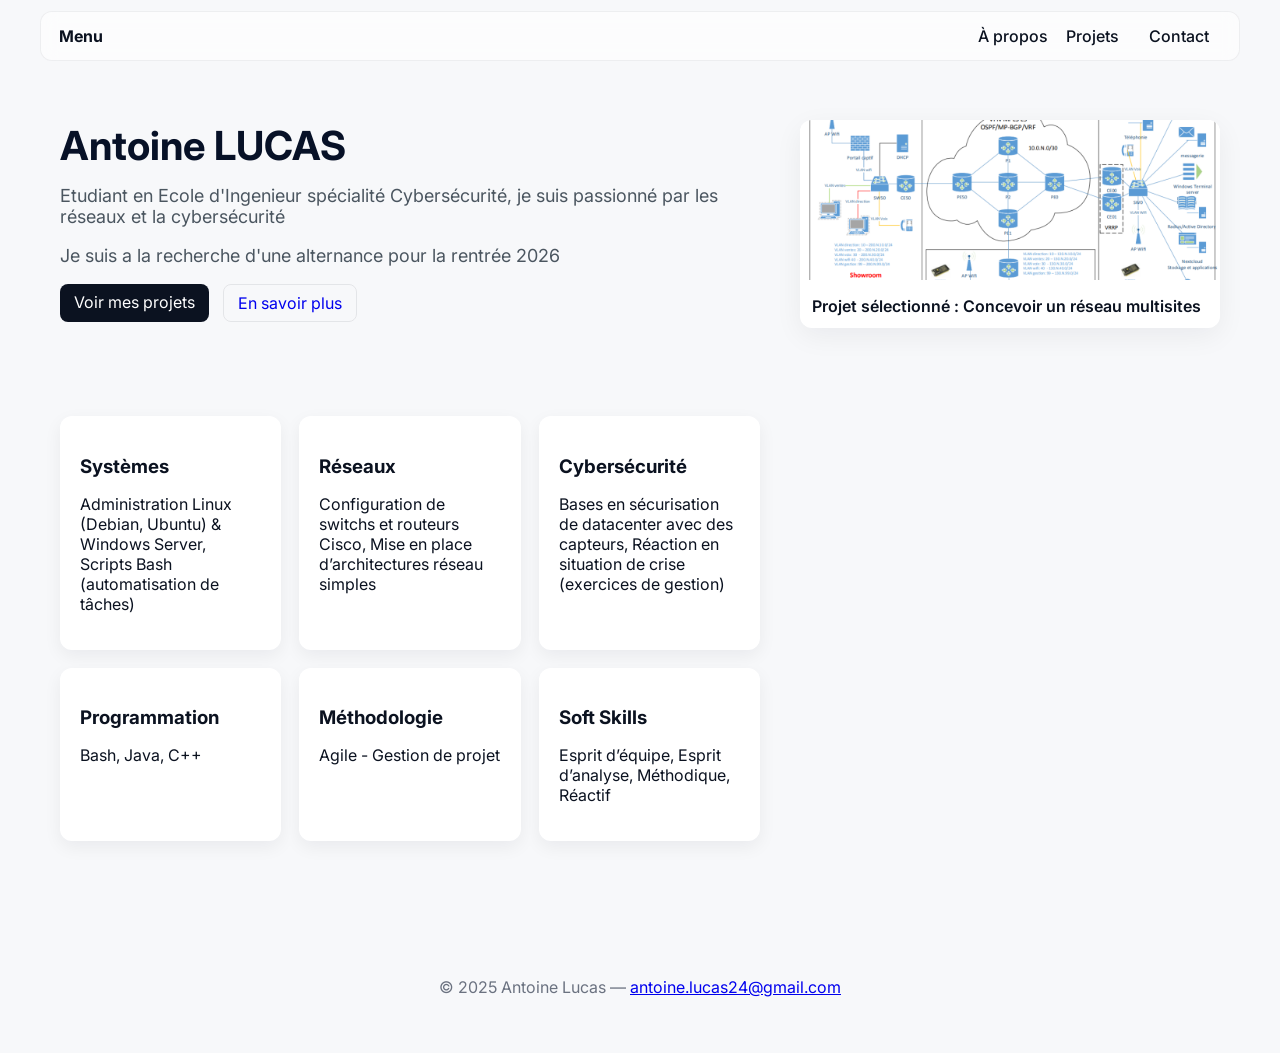
==== index.html @ 5a48b869 "Add files via upload" ====
<!doctype html>
<html lang="fr">
<head>
<meta charset="utf-8">
<meta name="viewport" content="width=device-width,initial-scale=1">
<title>Antoine Lucas — Portfolio</title>
<link rel="stylesheet" href="style.css">
<link href="https://fonts.googleapis.com/css2?family=Inter:wght@300;400;600;800&display=swap" rel="stylesheet">
</head>
<body>
<canvas id="starfield"></canvas>
<nav class="navbar">
<div class="nav-inner">
<a class="brand" href="index.html">Menu</a>
<button class="nav-toggle" aria-label="Ouvrir le menu">☰</button>
<div class="nav-links">
<a href="about.html">À propos</a>
<a href="projets.html">Projets</a>
<a href="contact.html" class="btn small">Contact</a>
</div>
</div>
</nav>

<main class="container">
<section class="hero">
<div class="hero-left">
<h1 class="title">Antoine LUCAS</h1>
<p class="lead">Etudiant en Ecole d'Ingenieur spécialité Cybersécurité, je suis passionné par les réseaux et la cybersécurité</p>
<p class="lead">Je suis a la recherche d'une alternance pour la rentrée 2026</p>
<div class="actions">
<a class="btn primary" href="projets.html">Voir mes projets</a>
<a class="btn ghost" href="about.html">En savoir plus</a>
</div>
</div>

<div class="hero-right">
  <div class="project-card" data-project="featured">
    <img src="Projetselectionne.PNG" alt="Projet sélectionné">
    <div class="card-caption">Projet sélectionné : Concevoir un réseau multisites</div>
  </div>
</div>

<div id="project-modal" class="modal hidden">
  <div class="modal-content">
    <span class="close-modal">&times;</span>
    <img id="modal-img" src="" alt="">
    <h3 id="modal-title"></h3>
    <p id="modal-text"></p>
  </div>
</div>

<section class="intro-grid">
<article class="feature">
<h3>Systèmes</h3>
<p>Administration Linux (Debian, Ubuntu) & Windows Server, Scripts Bash (automatisation de tâches)</p>
</article>
<article class="feature">
<h3>Réseaux</h3>
<p>Configuration de switchs et routeurs Cisco, Mise en place d’architectures réseau simples</p>
</article>
<article class="feature">
<h3>Cybersécurité</h3>
<p>Bases en sécurisation de datacenter avec des capteurs, Réaction en situation de crise (exercices de gestion)</p>
</article>
<article class="feature">
<h3>Programmation</h3>
<p>Bash, Java, C++</p>
</article>
<article class="feature">
<h3>Méthodologie</h3>
<p>Agile - Gestion de projet</p>
</article>
<article class="feature">
<h3>Soft Skills</h3>
<p>Esprit d’équipe, Esprit d’analyse, Méthodique, Réactif</p>
</article>
</section>

</main>

<footer class="site-footer">
<p>© 2025 Antoine Lucas — <a href="mailto:hello@exemple.com">antoine.lucas24@gmail.com</a></p>
</footer>

<script src="assets/script.js"></script>

<script>
const modal = document.getElementById("project-modal");
const modalImg = document.getElementById("modal-img");
const modalTitle = document.getElementById("modal-title");
const modalText = document.getElementById("modal-text");

const projectData = {
  featured: {
  img: "projetselectionne.png",
  title: "SAE 303 : Concevoir un Réseau Multisites",
  text: `Dans le cadre de la SAE 303, notre objectif était de concevoir de A à Z l’infrastructure réseau complète d’une entreprise multisites. 
L’organisation comportait trois implantations : un siège social, un magasin et un showroom. Il fallait donc imaginer, planifier et déployer un réseau capable de relier ces sites de manière cohérente, sécurisée et performante.

Nous avons mis en place le cœur du réseau en utilisant plusieurs technologies avancées : OSPF pour le routage interne, MP-BGP pour le transport multi-sites, VRF pour la segmentation logique ainsi qu'une architecture hiérarchisée assurant la cohérence du réseau.

Chaque site devait également disposer de services essentiels : serveur DNS, serveur DHCP, téléphonie IP, stockage de fichiers, gestion des VLAN et sécurité, ainsi que des mécanismes de redondance pour assurer la continuité des services.

Le projet était ambitieux et devait être réalisé dans un temps restreint, ce qui représentait un véritable défi. Malgré cela, nous avons pu implémenter la quasi-totalité du réseau. Le seul élément non finalisé est le portail captif, qui demandait un temps supplémentaire.

Cette SAE nous a permis de renforcer nos compétences en architecture réseau, en administration système, mais aussi en gestion de projet et travail collaboratif. Une expérience complète, réaliste et très formatrice.`
}

};

document.querySelectorAll(".project-card").forEach(card => {
  card.addEventListener("click", () => {
    const id = card.dataset.project;
    const data = projectData[id];

    modalImg.src = data.img;
    modalTitle.textContent = data.title;
    modalText.innerHTML = data.text.replace(/\n/g, "<br>");

    modal.classList.remove("hidden");
  });
});

document.querySelector(".close-modal").addEventListener("click", () => {
  modal.classList.add("hidden");
});

modal.addEventListener("click", (e) => {
  if (e.target === modal) modal.classList.add("hidden");
});
</script>

</body>
</html>
---- style.css ----
/* Reset + base */
*{box-sizing:border-box}
html,body{height:100%}
body{
font-family: 'Inter', system-ui, -apple-system, 'Segoe UI', Roboto, 'Helvetica Neue', Arial;
margin:0; color:#0b1220; background:#f7f8fa; -webkit-font-smoothing:antialiased;
}


/* Canvas (étoiles) placé derrière tout */
#starfield{position:fixed;inset:0;z-index:-1}


/* NAVBAR (glass + centered inner) */
.navbar{position:fixed;inset:0 0 auto 0;height:72px;display:flex;align-items:center;justify-content:center;padding:12px 20px;z-index:20}
.nav-inner{width:100%;max-width:1200px;display:flex;align-items:center;justify-content:space-between;background:rgba(255,255,255,0.6);backdrop-filter:blur(8px);border-radius:12px;padding:8px 18px;border:1px solid rgba(11,18,32,0.06)}
.brand{font-weight:700;color:#0b1220;text-decoration:none}
.nav-links{display:flex;align-items:center}
.nav-links a{margin-left:18px;text-decoration:none;color:#0b1220;font-weight:500}
.nav-toggle{display:none;background:transparent;border:none;font-size:20px}
.btn{display:inline-block;padding:8px 14px;border-radius:8px;text-decoration:none}
.btn.small{padding:6px 12px}
.btn.primary{background:#0b1220;color:#fff}
.btn.ghost{background:transparent;border:1px solid rgba(11,18,32,0.08)}


/* MAIN container */
.container{max-width:1200px;margin:120px auto 80px;padding:0 20px}


/* HERO */
.hero{display:grid;grid-template-columns:1fr 420px;gap:40px;align-items:center}
.title{font-size:40px;line-height:1.02;margin:0 0 10px;color:#071127}
.lead{color:#4b5660;font-size:18px;margin-bottom:18px}
.actions{display:flex;gap:14px}


/* hero-right card */
.card{width:420px;height:280px;border-radius:12px;background:#fff;box-shadow:0 8px 30px rgba(11,18,32,0.08);overflow:hidden;display:flex;flex-direction:column}
.card img{width:100%;height:100%;object-fit:cover}
.card-caption{padding:12px;font-weight:600}


/* intro grid features */
.intro-grid{display:flex;gap:18px;margin-top:48px;flex-wrap: wrap;}
.feature{flex: 1 1 300px;background:#fff;padding:20px;border-radius:12px;flex:1;box-shadow:0 6px 18px rgba(11,18,32,0.06)}
.feature h3{margin-bottom:8px}


/* projects grid */
.projects-grid{display:grid;grid-template-columns:repeat(auto-fit,minmax(260px,1fr));gap:20px}
.project-card{background:#fff;border-radius:12px;overflow:hidden;box-shadow:0 8px 28px rgba(11,18,32,0.06)}
.project-card img{width:100%;height:160px;object-fit:cover}
.project-body{padding:14px}


/* about */
.about-hero{display:flex;gap:28px;align-items:center}
.profile img{width:220px;height:220px;border-radius:14px;object-fit:cover}


/* about */
.about-hero{display:flex;gap:28px;align-items:center}
.profile img{width:220px;height:220px;border-radius:14px;object-fit:cover}


.contact-table {
        width: 100%;
        max-width: 600px;
        margin: 2rem auto;
        border-collapse: collapse;
        background: rgba(0, 0, 0, 0.02);
        border-radius: 8px;
        overflow: hidden;
    }
    .contact-table td, .contact-table th {
        padding: 1.5rem;
        text-align: left;
        border-bottom: 1px solid rgba(0, 0, 0, 0.1);
        font-size: 1.1rem;
    }
    .contact-table th {
        width: 30%;
        color: #0b1220;
        font-weight: bold;
    }
    .contact-table td a {
        color: #0b1220;
        text-decoration: none;
        font-weight: 500;
    }
    .contact-table td a:hover {
        text-decoration: underline;
        color: #0d57d8;
    }


/* footer */
.site-footer{text-align:center;padding:40px;color:#6b7280}


/* Small screens 
@media (max-width:900px){
.hero{grid-template-columns:1fr}
.hero-right{order:-1}
.nav-toggle{display}
*/

.modal {
  position: fixed;
  inset: 0;
  background: rgba(0,0,0,0.7);
  backdrop-filter: blur(5px);
  display: flex;
  justify-content: center;
  align-items: center;
  z-index: 9999;
}

.modal.hidden {
  display: none;
}

.modal-content {
  background: #1c1f26;
  padding: 20px;
  border-radius: 12px;
  width: 90%;
  max-width: 800px;       /* agrandir la largeur pour le texte long */
  max-height: 70vh;        /* limite la hauteur à 80% de la fenêtre */
  color: white;
  overflow-y: auto;        /* active le scroll si le texte dépasse */
  animation: fadeIn 0.3s ease-out;
}

.modal-content::-webkit-scrollbar {
  width: 6px;
}

.modal-content::-webkit-scrollbar-thumb {
  background-color: rgba(255,255,255,0.3);
  border-radius: 3px;
}

.modal-content img {
  width: 100%;
  border-radius: 8px;
  margin-bottom: 15px;
}

.close-modal {
  float: right;
  font-size: 28px;
  cursor: pointer;
}

@keyframes fadeIn {
  from { transform: scale(0.8); opacity: 0; }
  to { transform: scale(1); opacity: 1; }
}

.project-card {
  cursor: pointer;
}
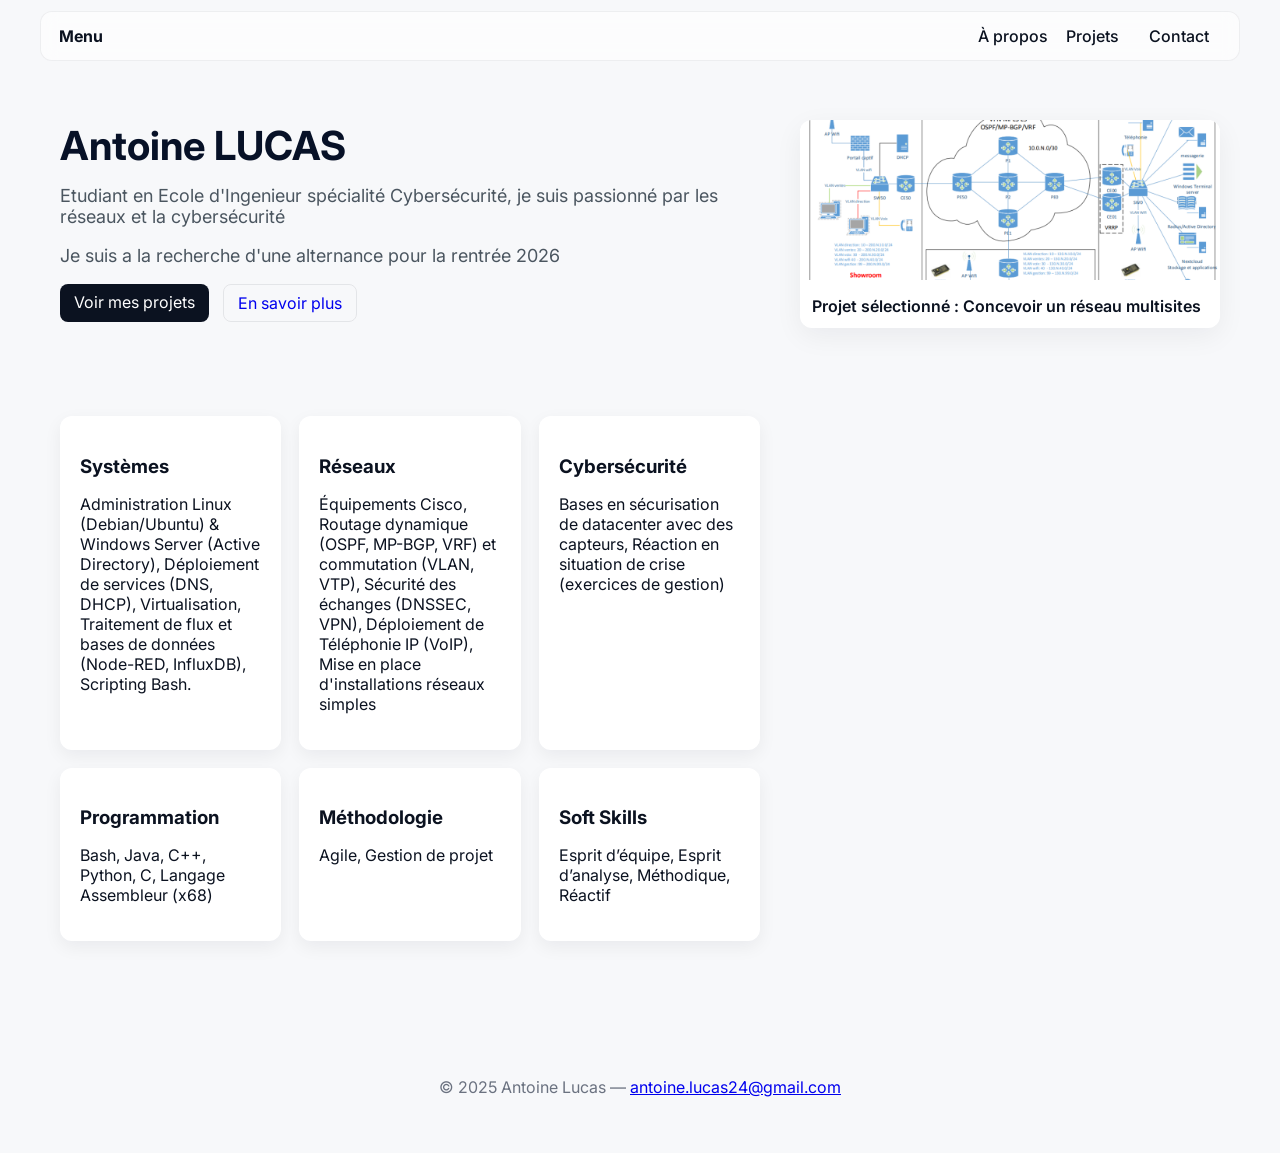
==== commit e5836fd1: "Add files via upload" ====
--- a/index.html
+++ b/index.html
@@ -52,11 +52,11 @@
 <section class="intro-grid">
 <article class="feature">
 <h3>Systèmes</h3>
-<p>Administration Linux (Debian, Ubuntu) & Windows Server, Scripts Bash (automatisation de tâches)</p>
+<p>Administration Linux (Debian/Ubuntu) & Windows Server (Active Directory), Déploiement de services (DNS, DHCP), Virtualisation, Traitement de flux et bases de données (Node-RED, InfluxDB), Scripting Bash.</p>
 </article>
 <article class="feature">
 <h3>Réseaux</h3>
-<p>Configuration de switchs et routeurs Cisco, Mise en place d’architectures réseau simples</p>
+<p>Équipements Cisco, Routage dynamique (OSPF, MP-BGP, VRF) et commutation (VLAN, VTP), Sécurité des échanges (DNSSEC, VPN), Déploiement de Téléphonie IP (VoIP), Mise en place d'installations réseaux simples</p>
 </article>
 <article class="feature">
 <h3>Cybersécurité</h3>
@@ -64,11 +64,11 @@
 </article>
 <article class="feature">
 <h3>Programmation</h3>
-<p>Bash, Java, C++</p>
+<p>Bash, Java, C++, Python, C, Langage Assembleur (x68)</p>
 </article>
 <article class="feature">
 <h3>Méthodologie</h3>
-<p>Agile - Gestion de projet</p>
+<p>Agile, Gestion de projet</p>
 </article>
 <article class="feature">
 <h3>Soft Skills</h3>
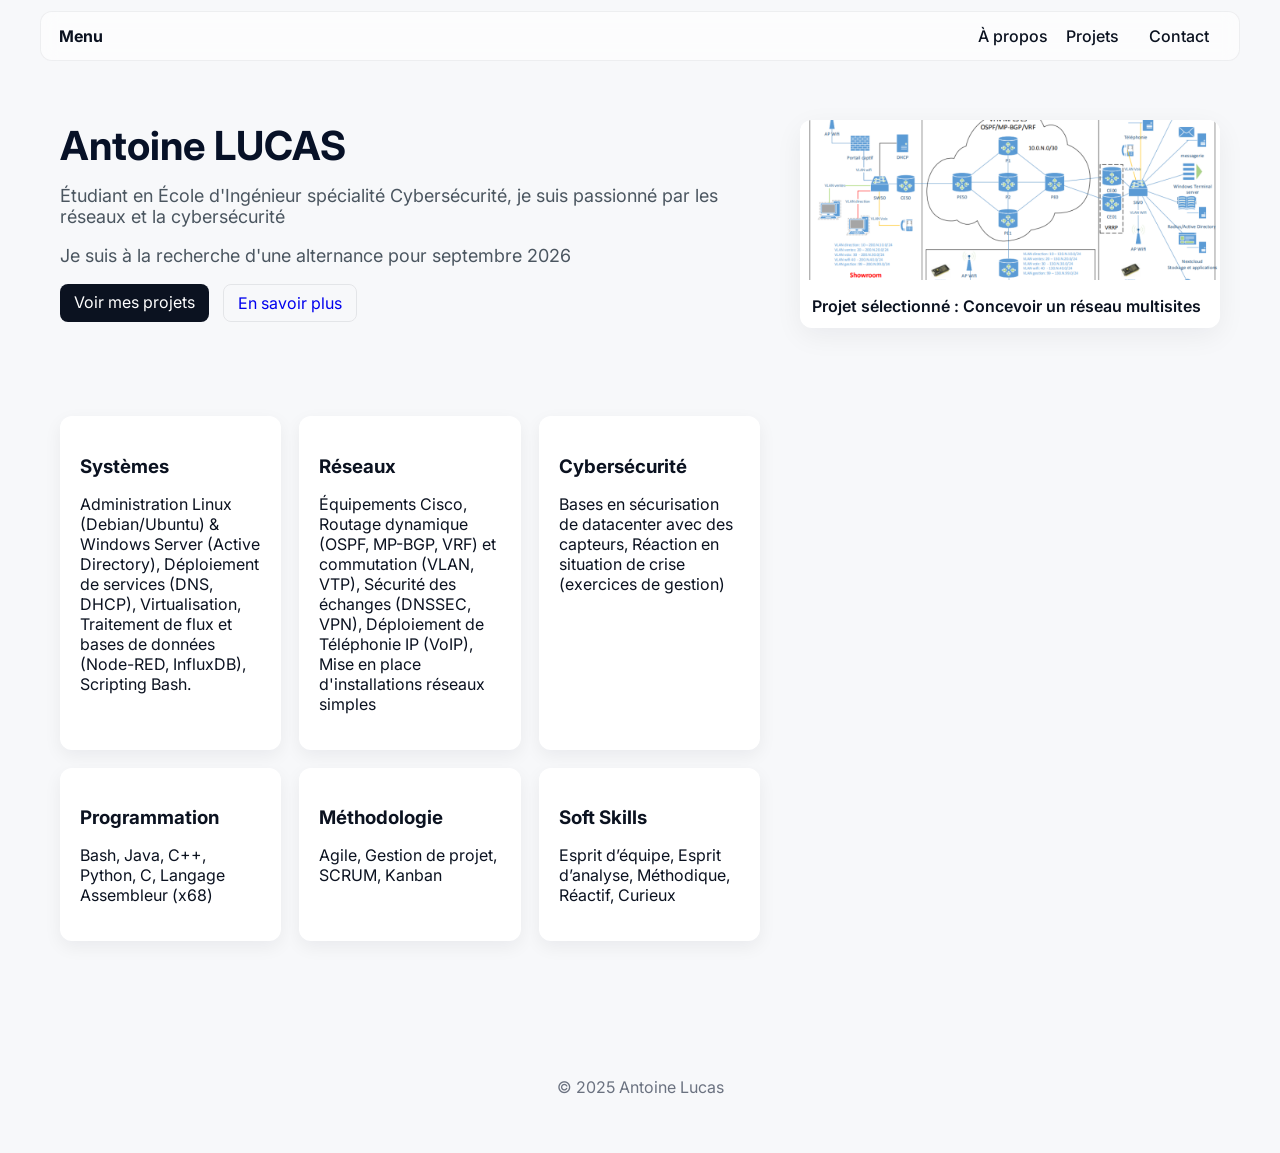
==== commit bf9de72b: "Add files via upload" ====
--- a/index.html
+++ b/index.html
@@ -25,8 +25,8 @@
 <section class="hero">
 <div class="hero-left">
 <h1 class="title">Antoine LUCAS</h1>
-<p class="lead">Etudiant en Ecole d'Ingenieur spécialité Cybersécurité, je suis passionné par les réseaux et la cybersécurité</p>
-<p class="lead">Je suis a la recherche d'une alternance pour la rentrée 2026</p>
+<p class="lead">Étudiant en École d'Ingénieur spécialité Cybersécurité, je suis passionné par les réseaux et la cybersécurité</p>
+<p class="lead">Je suis à la recherche d'une alternance pour septembre 2026</p>
 <div class="actions">
 <a class="btn primary" href="projets.html">Voir mes projets</a>
 <a class="btn ghost" href="about.html">En savoir plus</a>
@@ -68,18 +68,18 @@
 </article>
 <article class="feature">
 <h3>Méthodologie</h3>
-<p>Agile, Gestion de projet</p>
+<p>Agile, Gestion de projet, SCRUM, Kanban</p>
 </article>
 <article class="feature">
 <h3>Soft Skills</h3>
-<p>Esprit d’équipe, Esprit d’analyse, Méthodique, Réactif</p>
+<p>Esprit d’équipe, Esprit d’analyse, Méthodique, Réactif, Curieux</p>
 </article>
 </section>
 
 </main>
 
 <footer class="site-footer">
-<p>© 2025 Antoine Lucas — <a href="mailto:hello@exemple.com">antoine.lucas24@gmail.com</a></p>
+<p>© 2025 Antoine Lucas</a></p>
 </footer>
 
 <script src="assets/script.js"></script>
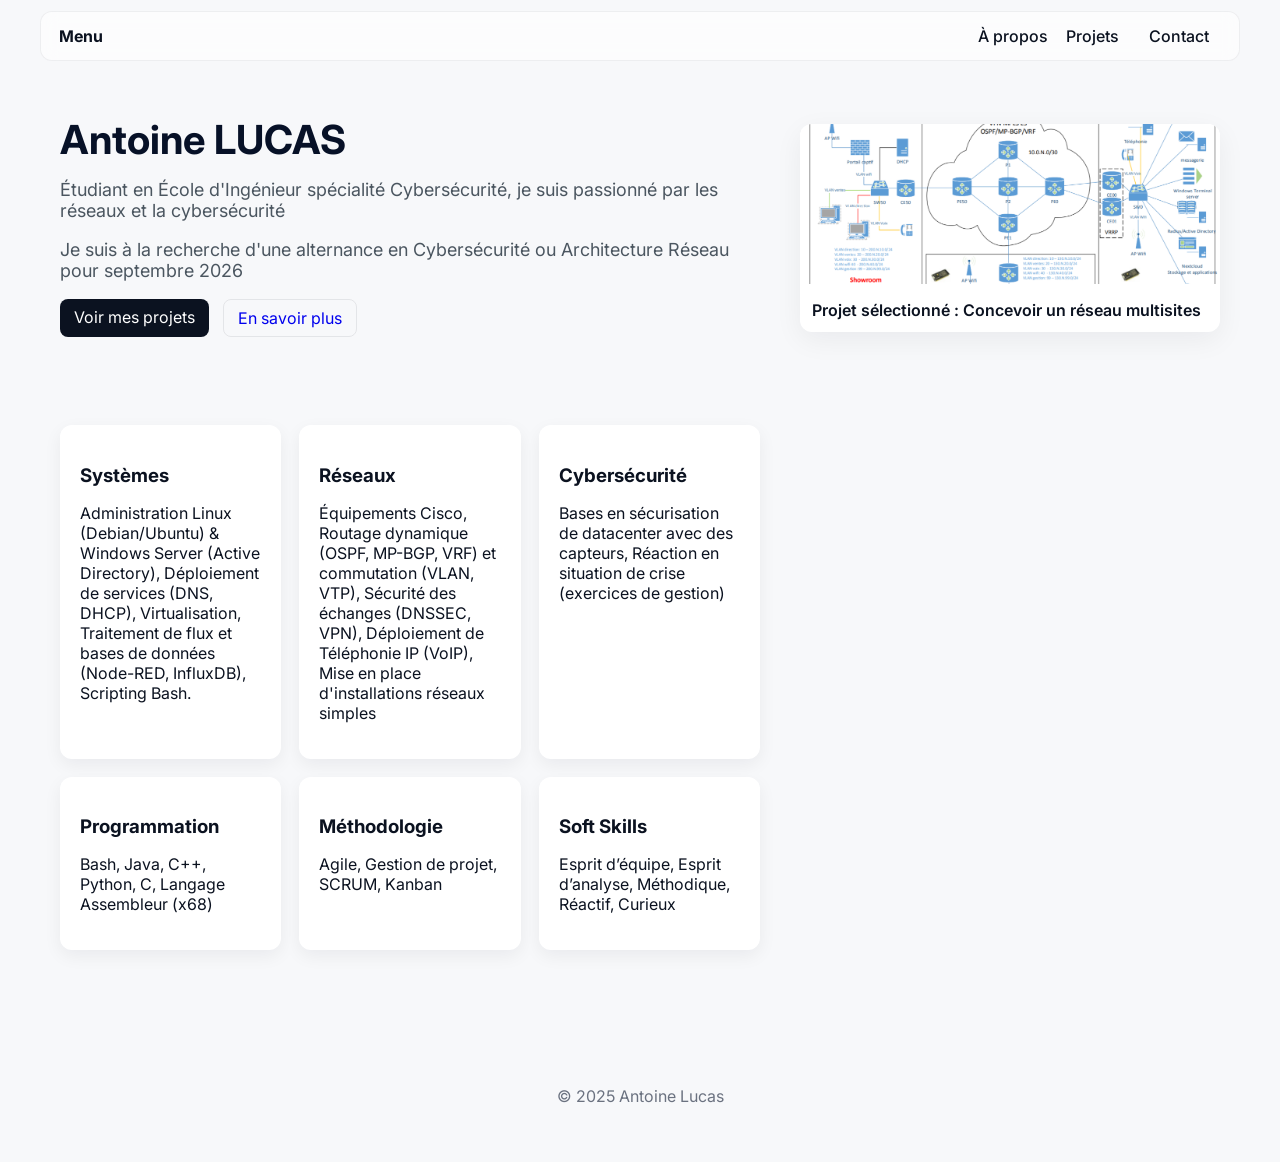
==== commit f38f272f: "Add files via upload" ====
--- a/index.html
+++ b/index.html
@@ -26,7 +26,7 @@
 <div class="hero-left">
 <h1 class="title">Antoine LUCAS</h1>
 <p class="lead">Étudiant en École d'Ingénieur spécialité Cybersécurité, je suis passionné par les réseaux et la cybersécurité</p>
-<p class="lead">Je suis à la recherche d'une alternance pour septembre 2026</p>
+<p class="lead">Je suis à la recherche d'une alternance en Cybersécurité ou Architecture Réseau pour septembre 2026</p>
 <div class="actions">
 <a class="btn primary" href="projets.html">Voir mes projets</a>
 <a class="btn ghost" href="about.html">En savoir plus</a>
@@ -92,7 +92,7 @@
 
 const projectData = {
   featured: {
-  img: "projetselectionne.png",
+  img: "Projetselectionne.PNG",
   title: "SAE 303 : Concevoir un Réseau Multisites",
   text: `Dans le cadre de la SAE 303, notre objectif était de concevoir de A à Z l’infrastructure réseau complète d’une entreprise multisites. 
 L’organisation comportait trois implantations : un siège social, un magasin et un showroom. Il fallait donc imaginer, planifier et déployer un réseau capable de relier ces sites de manière cohérente, sécurisée et performante.
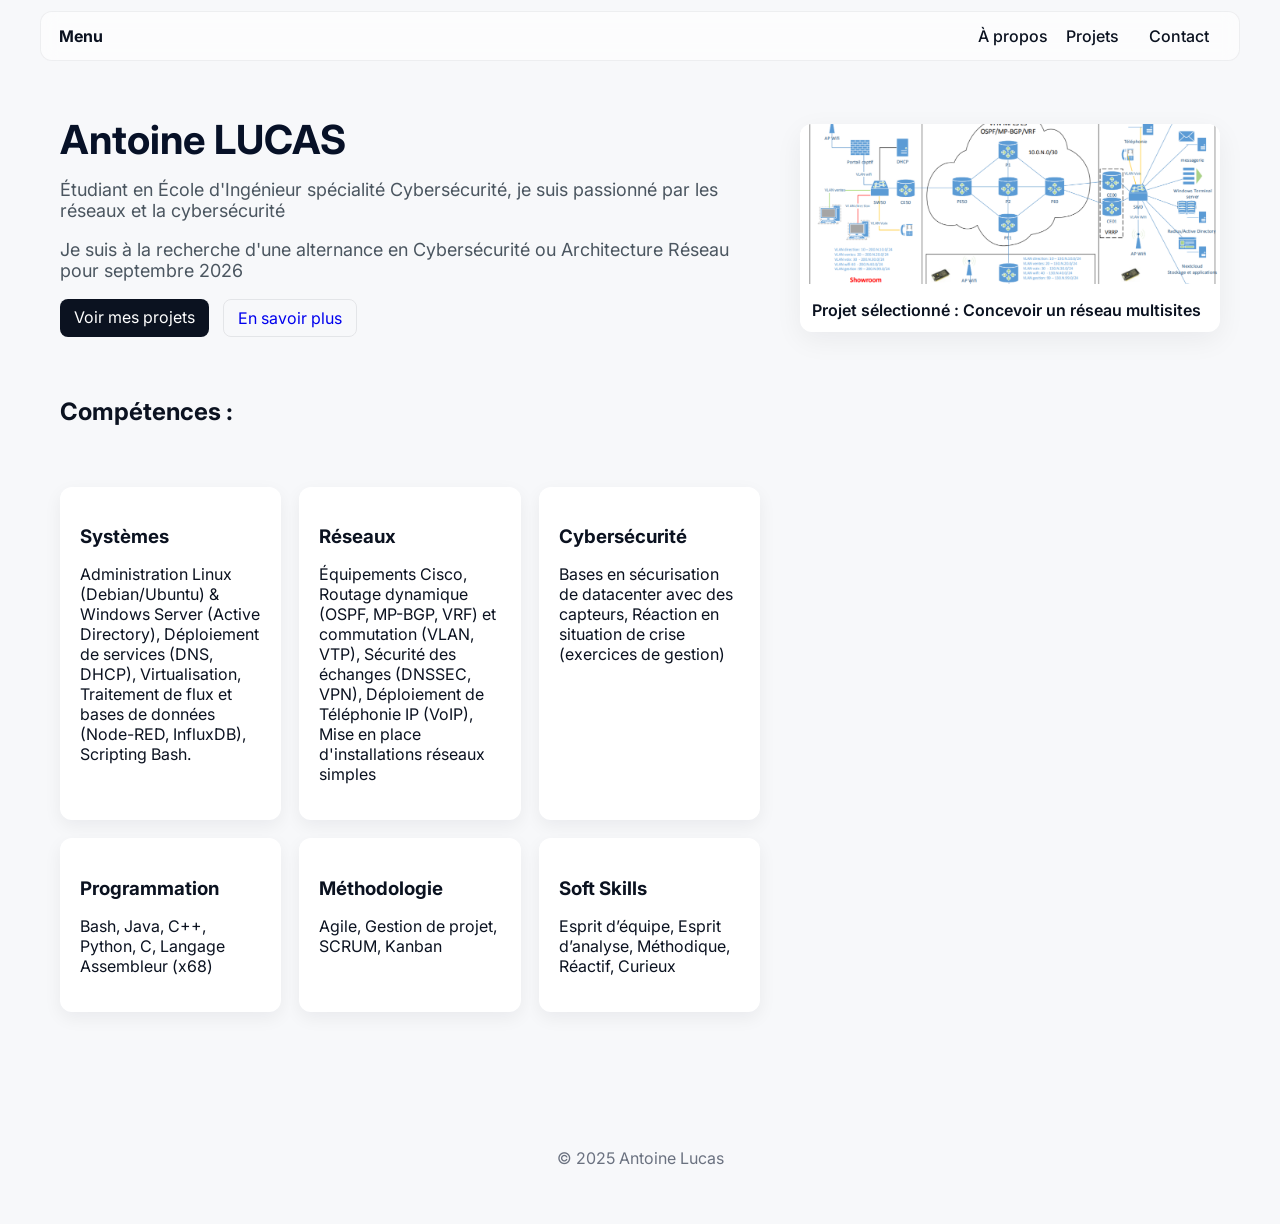
==== commit fac28a7a: "Add files via upload" ====
--- a/index.html
+++ b/index.html
@@ -49,7 +49,11 @@
   </div>
 </div>
 
+
+<h2 class="competences">Compétences : </h2>
+<br>
 <section class="intro-grid">
+  
 <article class="feature">
 <h3>Systèmes</h3>
 <p>Administration Linux (Debian/Ubuntu) & Windows Server (Active Directory), Déploiement de services (DNS, DHCP), Virtualisation, Traitement de flux et bases de données (Node-RED, InfluxDB), Scripting Bash.</p>
--- a/style.css
+++ b/style.css
@@ -42,7 +42,7 @@
 
 
 /* intro grid features */
-.intro-grid{display:flex;gap:18px;margin-top:48px;flex-wrap: wrap;}
+.intro-grid{display:flex;gap:18px;margin-top:1px;flex-wrap: wrap;}
 .feature{flex: 1 1 300px;background:#fff;padding:20px;border-radius:12px;flex:1;box-shadow:0 6px 18px rgba(11,18,32,0.06)}
 .feature h3{margin-bottom:8px}
 
@@ -62,6 +62,7 @@
 /* about */
 .about-hero{display:flex;gap:28px;align-items:center}
 .profile img{width:220px;height:220px;border-radius:14px;object-fit:cover}
+
 
 
 .contact-table {
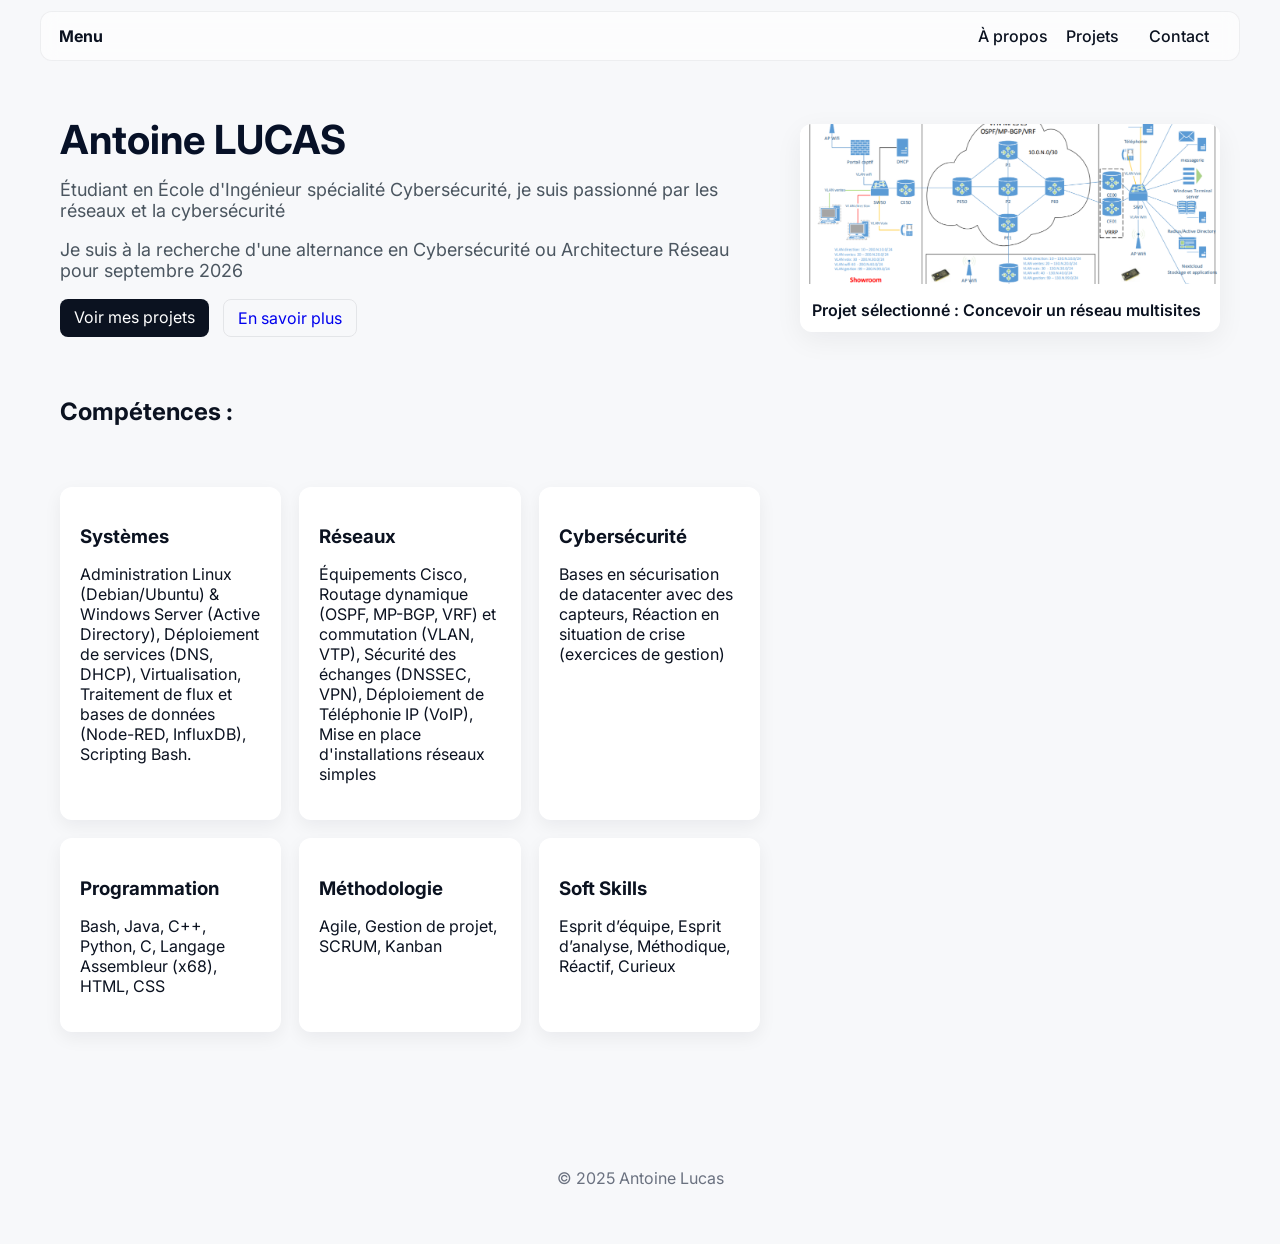
==== commit a8ef70a6: "Add files via upload" ====
--- a/index.html
+++ b/index.html
@@ -68,7 +68,7 @@
 </article>
 <article class="feature">
 <h3>Programmation</h3>
-<p>Bash, Java, C++, Python, C, Langage Assembleur (x68)</p>
+<p>Bash, Java, C++, Python, C, Langage Assembleur (x68), HTML, CSS</p>
 </article>
 <article class="feature">
 <h3>Méthodologie</h3>
